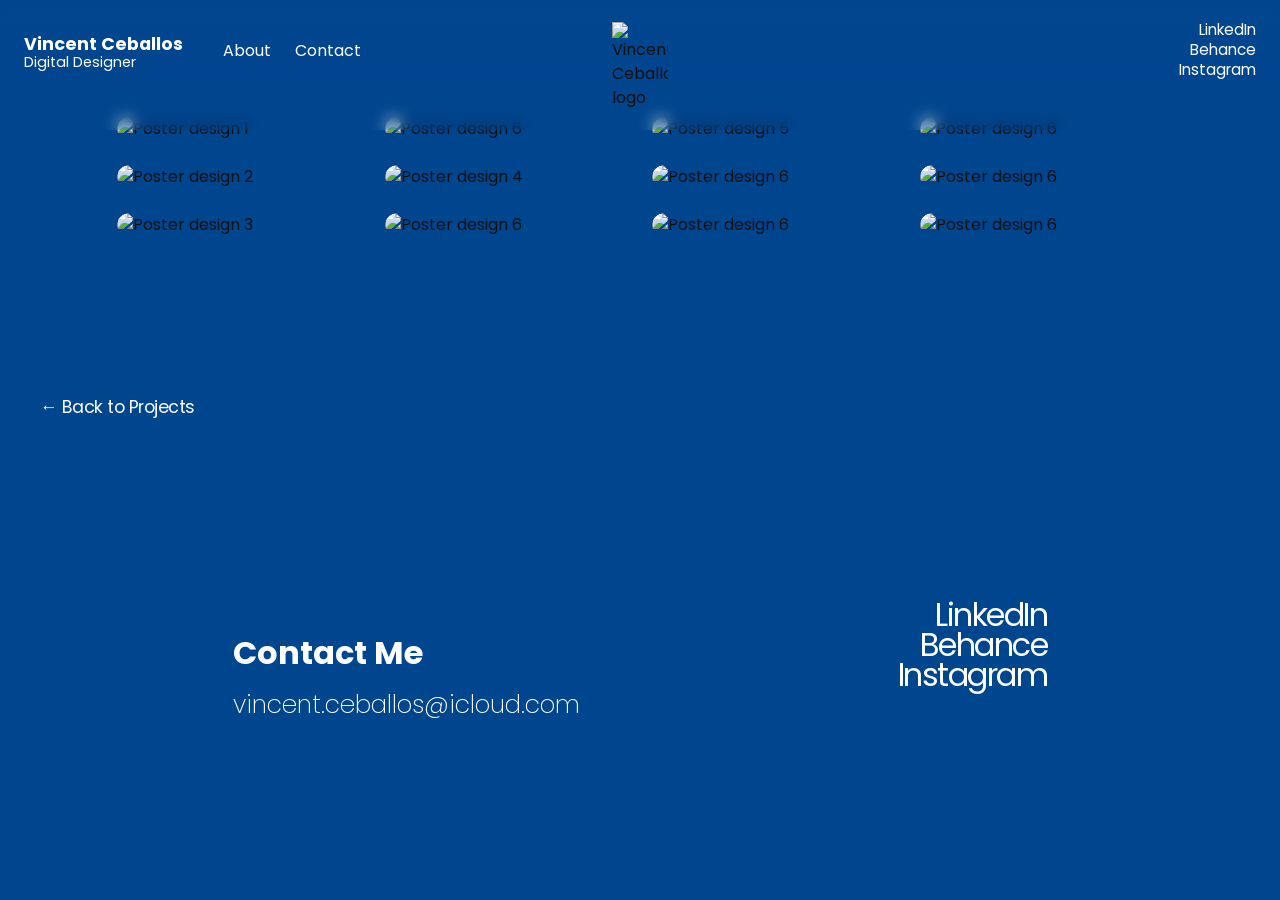
==== gallery.html @ bc7d6d40 "Add files via upload" ====
<!DOCTYPE html>
<html lang="en">

    <head>
        <meta charset="UTF-8">
        <meta name="viewport" content="width=device-width, initial-scale=1.0">
        <title>Gallery - Vincent Ceballos</title>
        <link rel="preconnect" href="https://fonts.googleapis.com">
        <link rel="preconnect" href="https://fonts.gstatic.com" crossorigin>
        <link href="https://fonts.googleapis.com/css2?family=Monsieur+La+Doulaise&family=Poppins:ital,wght@0,100;0,200;0,300;0,400;0,500;0,600;0,700;0,800;0,900;1,100;1,200;1,300;1,400;1,500;1,600;1,700;1,800;1,900&display=swap" rel="stylesheet">
        <link rel="stylesheet" href="style.css">
    </head>

    <body>
        <header class="site-header">
            <div class="site-header__left">
                <a href="index.html" class="site-brand">
                    <span class="site-brand__name">Vincent Ceballos</span>
                    <span class="site-brand__role">Digital Designer</span>
                </a>

                <nav class="main-nav" aria-label="Primary navigation">
                    <a href="about.html">About</a>
                    <a href="index.html#contact">Contact</a>
                </nav>
            </div>

            <div class="site-header__center">
                <a href="index.html" class="site-logo" aria-label="Homepage">
                    <img src="Images/SVG/VC_logowhite.svg" alt="Vincent Ceballos logo">
                </a>
            </div>

            <aside class="site-header__right" aria-label="Social links">
                <a href="https://www.linkedin.com/in/vincent-ceballos-a980ab391/" target="_blank" rel="noopener noreferrer">LinkedIn</a>
                <a href="https://www.behance.net/vincentceballos" target="_blank" rel="noopener noreferrer">Behance</a>
                <a href="https://www.instagram.com/" target="_blank" rel="noopener noreferrer">Instagram</a>
            </aside>
        </header>

        <main>
            
                <div class="gallery-grid">
                    <figure class="gallery-item">
                        <img src="Posters/Screenshot%202026-05-27%20at%206.32.53%E2%80%AFpm.png" alt="Poster design 1">
                    </figure>

                    <figure class="gallery-item">
                        <img src="Posters/Screenshot%202026-05-27%20at%206.33.24%E2%80%AFpm.png" alt="Poster design 2">
                    </figure>

                    <figure class="gallery-item">
                        <img src="Posters/Screenshot%202026-05-27%20at%206.33.45%E2%80%AFpm.png" alt="Poster design 3">
                    </figure>
                    
                    <figure class="gallery-item">
                        <img src="Posters/Screenshot%202026-05-27%20at%206.41.09%E2%80%AFpm.png" alt="Poster design 6">
                    </figure>

                    <figure class="gallery-item">
                        <img src="Posters/Screenshot%202026-05-27%20at%206.33.57%E2%80%AFpm.png" alt="Poster design 4">
                    </figure>
                   
                    <figure class="gallery-item">
                        <img src="Posters/Screenshot%202026-05-27%20at%206.34.22%E2%80%AFpm.png" alt="Poster design 6">
                    </figure>
                    
                    <figure class="gallery-item">
                        <img src="Posters/Flyer_MovieFestival.jpg" alt="Poster design 5">
                    </figure>
                    
                    <figure class="gallery-item">
                        <img src="Posters/Screenshot%202026-05-27%20at%206.34.35%E2%80%AFpm.png" alt="Poster design 6">
                    </figure>
                    
                    <figure class="gallery-item">
                        <img src="Posters/Screenshot%202026-05-27%20at%206.34.43%E2%80%AFpm.png" alt="Poster design 6">
                    </figure>
                    
                    <figure class="gallery-item">
                        <img src="Posters/Screenshot%202026-05-27%20at%206.35.00%E2%80%AFpm.png" alt="Poster design 6">
                    </figure>
                    
                    <figure class="gallery-item">
                        <img src="Posters/Screenshot%202026-05-27%20at%206.41.38%E2%80%AFpm.png" alt="Poster design 6">
                    </figure>
                    
                    <figure class="gallery-item">
                        <img src="Posters/Screenshot%202026-05-27%20at%206.41.25%E2%80%AFpm.png" alt="Poster design 6">
                    </figure>
                </div>
            

            <nav class="project-navigation" aria-label="Project navigation">
                <div class="project-navigation__inner">
                    <a href="index.html" class="project-nav-link project-nav-link--back">
                        ← Back to Projects
                    </a>
                </div>
            </nav>

            <footer class="contact" id="contact">
                <div class="contact_info">
                    <h1>Contact Me</h1>
                    <a href="mailto:vincent.ceballos@icloud.com">vincent.ceballos@icloud.com</a>
                </div>    
                <div class="contact_socials">
                    <a href="https://www.linkedin.com/in/vincent-ceballos-a980ab391/" target="_blank">LinkedIn</a>
                    <a href="https://www.behance.net/vincentceballos" target="_blank">Behance</a>
                    <a href="https://www.instagram.com/" target="_blank">Instagram</a>
                </div>
            </footer>
        </main>
    </body>

</html>
---- style.css ----
/* Box-sizing reset - makes padding and border included in width/height calculations
This just makes sizing elements way easier to work with */
*,
*::before,
*::after {
    box-sizing: border-box;
}

body {
    margin: 0;
    font-family: 'Poppins', sans-serif;
    color: #111;
    background-color: #00468f;
    line-height: 1.5;
}

/* This removes the default link styling as I want full control over link appearance */
a {
    color: inherit;
    text-decoration: none;
}

/*Images responsive by default also prevents overflowing issues */
img {
    display: block;
    max-width: 100%;
    height: auto;
}

/*Screen reader only class. 
 * Hides content visually but keeps it accessible. Learned this is important for accessibility while keeping clean design*/
.sr-only {
    position: absolute;
    width: 1px;
    height: 1px;
    padding: 0;
    margin: -1px;
    overflow: hidden;
    white-space: nowrap;
    border: 0;
}


/*HOVER EFFECTS*/


/*Opacity hover for navigation and text links only. I decided not to apply this globally to avoid affecting project card images */
.main-nav a:hover,
.site-header__right a:hover,
.contact_socials a:hover,
.contact_info a:hover,
.project-nav-link:hover {
    opacity: 0.75;
    transition: opacity 0.25s ease;
}

/*Prevent project cards from getting the opacity fade I want the scale effect only, not both effects competing */
.project-card__link:hover {
    opacity: 1;
}


/*
HEADER / NAVIGATION
Fixed header with gradient background for visibility over content
*/


/*Three-column grid for header layout
 * left (brand + nav), center (logo), right (socials)
Fixed position keeps it visible while scrolling */
.site-header {
    display: grid;
    grid-template-columns: 1fr auto 1fr;
    align-items: start;
    gap: 24px;
    padding: 20px 24px;
    width: 100%;
    position: fixed;
    top: 0;
    left: 0;
    z-index: 100;
    background: linear-gradient(to bottom, rgba(0, 70, 143, 0.95), transparent);
    backdrop-filter: blur(8px);
    /* Adds nice glassmorphism effect */
}

/*Left section contains my name and navigation links*/
.site-header__left {
    margin-top: 15px;
    display: flex;
    align-items: flex-start;
    gap: 40px;
}

/*Brand section 
 * My name and role stacked vertically*/
.site-brand {
    display: flex;
    flex-direction: column;
}

.site-brand__name {
    font-size: 1.1rem;
    font-weight: 700;
    line-height: 1.1;
    color: white;
}

.site-brand__role {
    font-size: 0.9rem;
    color: white;
    line-height: 1.2;
}

/*Main navigation 
 *About and Contact links*/
.main-nav {
    display: flex;
    gap: 24px;
    padding-top: 4px;
    color: white;
}

.main-nav a {
    font-size: 1rem;
}

/*Active state for current page. Primarily for about page and helps users know where they are*/
.main-nav a.active {
    opacity: 1;
    font-weight: 600;
}

/*Center logo*/
.site-header__center {
    justify-self: center;
}

/*Logo with playful hover animation, adds personality*/
.site-logo img {
    margin-top: 2px;
    width: 56px;
    height: auto;
    transition: transform 0.3s ease, opacity 0.3s ease;
}

.site-logo img:hover {
    transform: translateY(-2px) scale(1.05) rotate(-3deg);
}

/*Right section
 * social media links*/
.site-header__right {
    justify-self: end;
    display: flex;
    flex-direction: column;
    align-items: flex-end;
    line-height: 1.3;
}

.site-header__right a {
    font-size: 0.95rem;
    color: white;
}


/*
HOMEPAGE INTRO SECTION
Hero section with cloud background and introduction text
*/


/*Main intro container. Takes up most of viewport height for visual impact*/
.intro {
    margin-top: 0;
    padding: 162px 24px 48px;
    min-height: 82vh;
    color: white;
    position: relative;
    z-index: 0;
}

/*Cloud background image with gradient mask. Spent time getting this mask right so clouds fade out smoothly and don't cover text. The gradient goes from transparent at top to solid, creating a natural fade-in effect*/
.intro::before {
    content: "";
    position: absolute;
    bottom: 0;
    left: 0;
    right: 0;
    height: 220%;
    z-index: -2;
    background: url("Images/cloudbackground.jpg") center bottom/cover no-repeat;
    -webkit-mask-image: linear-gradient(to top, transparent 0%, black 30%, black 100%);
    mask-image: linear-gradient(to top, transparent 0%, black 7%, black 100%);
}

/*Two-column grid. Greeting on the left and the description on right. This layout works well for wider screens*/
.intro__inner {
    position: relative;
    z-index: 2;
    display: grid;
    grid-template-columns: 400px 1fr;
    gap: 24px;
    max-width: 1200px;
    margin: 0 auto;
}

/*"Hi, I'm Vinnie" heading*/
.intro__title h1 {
    margin: 0;
    font-size: 3rem;
    font-weight: 600;
    letter-spacing: -1px;
    padding-left: 50px;
    text-align: left;
    color: #00468f;
}

/*Custom font for my name which adds personality and makes it memorable*/
.Vinnie {
    display: inline-block;
    font-family: "Monsieur La Doulaise", cursive;
    font-size: 1.5em;
    color: #00468f;
}

/*Right column content wrapper*/
.intro__content {
    display: flex;
    flex-direction: column;
    justify-self: end;
    max-width: 900px;
    z-index: 4;
    /*Makes sure text stays above clouds*/
}

/*Main description paragraph. Kept large for readability and impact*/
.intro__summary {
    margin: 15px;
    font-size: 1.6rem;
    font-weight: 400;
    line-height: 1;
    z-index: 4;
    letter-spacing: -0.7px;
    color: #004c9c;
}


/*
HOMEPAGE PROJECT GRID
Grid of project cards on homepage
*/


/*Projects section sits below intro with negative margin to overlap slightly*/
.projects {
    margin-top: -115px;
    padding: 30px 24px;
    position: relative;
    z-index: 3;
}

/*Two-column grid for project cards
Minmax helps makes it so the cards don't get too small or too big*/
.projects-grid {
    display: grid;
    grid-template-columns: repeat(2, minmax(0, 800px));
    justify-content: center;
    gap: 60px 18px;
}

.project-card {
    display: block;
}

.project-card__link {
    display: block;
}

/*Project image container with rounded corners*/
.project-card__figure {
    margin: 0;
    overflow: hidden;
    border-radius: 24px;
    background-color: #666;
}

.project-card__figure img {
    width: 100%;
    object-fit: cover;
    transition: transform 0.3s ease;
}

/*Subtle scale effect when hovering which makes the cards feel interactive*/
.project-card__link:hover .project-card__figure img {
    transform: scale(1.02);
}

/*Project title and summary below image
Negative margin pulls it up to overlap the image slightly*/
.project-card__meta {
    display: flex;
    align-items: baseline;
    margin: -30px;
    padding: 0 16px;
    position: relative;
    z-index: 2;
    gap: 18px;
}

/*Project title using custom font - consistent with "Vinnie" branding*/
.project-card__title {
    font-family: "Monsieur La Doulaise", cursive;
    margin: 0;
    font-size: 3rem;
    font-weight: 800;
    color: white;
    text-shadow: 0 4px 8px rgba(0, 0, 0, 0.2);
    /*Drop shadow for legibility*/
}

/*Project summary/tags, smaller and more subtle*/
.project-card__summary {
    margin: 0;
    padding-top: 10px;
    font-size: 0.85rem;
    letter-spacing: -0.8px;
    color: white;
    text-shadow: 0 4px 8px rgba(0, 0, 0, 0.8);
    /*Stronger shadow for smaller text*/
}


/*
PROJECT PAGES HERO SECTION
Top section of individual project pages
*/


.project-hero {
    padding: 105px 24px 0;
    min-height: 43vh;
    color: white;
    position: relative;
}

.project-hero__inner {
    max-width: 1200px;
    margin: 0 auto;
}

/*Large project title - same custom font as homepage*/
.project-hero__title {
    font-family: "Monsieur La Doulaise", cursive;
    font-size: 5rem;
    margin: 0;
    font-weight: 500;
}

/*Project category/type subtitle*/
.project-hero__subtitle {
    font-size: 1rem;
    margin: -20px 0 0 20px;
    color: #b6b6b6;
}

/*Full-width hero image
Calc causes the image to break out of container and go edge-to-edge*/
.project-hero__image {
    position: relative;
    margin: 0 calc(-50vw + 50%) 0;
    width: 100vw;
    padding: 15px 0;
}

.project-hero__image img {
    width: 100%;
    max-width: 1072px;
    height: auto;
    display: block;
    margin: 0 auto;
    border-radius: 12px;
    position: relative;
    z-index: 1;
}


/*
PROJECT PAGES OVERVIEW
Project description and metadata
*/


.project-overview {
    padding: 20px 24px;
}

/*Centered content with max-width for readability*/
.project-overview__inner {
    max-width: 800px;
    margin: 0 auto;
    text-align: center;
}

.project-overview__description {
    margin-bottom: 15px;
}

.project-overview__description p {
    font-size: 1.2rem;
    line-height: 1.3;
    font-weight: 200;
    color: white;
    margin: 0;
}

/*Project metadata such as tools used, date, etc.*/
.project-overview__meta {
    display: flex;
    justify-content: center;
    align-items: center;
    flex-wrap: wrap;
    margin-bottom: 10px;
    gap: 12px;
    font-size: 0.9rem;
    color: #b6b6b6;
}

.project-meta-divider {
    color: #666;
}


/*
PROJECT PAGES - IMAGE GALLERY
Grid layout for project images
*/


.project-content__inner {
    max-width: 1200px;
    margin: 0 auto;
    padding: 0 24px;
}

/*Two-column grid. Large image on the left, three smaller on the right
This layout showcases the main image while showing variations*/
.project-gallery {
    display: grid;
    grid-template-columns: 2fr 1fr;
    gap: 24px;
    max-width: 1200px;
    margin: 0 auto;
    padding: 0 24px;
    /*Maintains margins on smaller screens*/
}

.project-image {
    margin: 0;
    min-height: 0;
    will-change: auto;
    /*Better performance optimization when transforming*/
}

/*Disable transitions on images to prevent delay on resize*/
.project-image img {
    transition: none;
}

.project-image:first-child {
    grid-row: 1 / 4;
    align-self: start;
}

.project-image:first-child img {
    width: 100%;
    height: 100%;
    object-fit: cover;
    display: block;
    border-radius: 12px;
}

/*Smaller images use aspect ratio for consistent sizing*/
.project-image:not(:first-child) {
    aspect-ratio: 1 / 1;
}

.project-image:not(:first-child) img {
    width: 100%;
    height: 100%;
    object-fit: cover;
    display: block;
    border-radius: 12px;
}

/*Video styling
 * Rounded to match stylistic choices*/
.project-image video {
    width: 97%;
    height: 66%;
    object-fit: cover;
    display: block;
    border-radius: 100px;
}


/*
PROJECT PAGES NAVIGATION
Previous/Next project links
*/


.project-navigation {
    padding: 16px 24px;
}

/*Flexbox to space links apart*/
.project-navigation__inner {
    display: flex;
    justify-content: space-between;
    align-items: center;
    max-width: 1200px;
    margin: 0 auto;
    letter-spacing: -0.5px;
}

.project-nav-link {
    font-size: 1.1rem;
    color: white;
    transition: opacity 0.3s ease;
}

.project-nav-link:hover {
    opacity: 0.75;
}


/*
GALLERY PAGE
Masonry-style poster gallery
*/


/*CSS columns for masonry layout, similar to Pinterest*/
.gallery-grid {
    column-count: 4;
    column-gap: 24px;
    max-width: 1400px;
    margin: 117px;
}

/*Prevent images from breaking across the columns*/
.gallery-item {
    margin: 0 0 24px 0;
    break-inside: avoid;
    overflow: hidden;
    border-radius: 16px;
    transition: transform 0.3s ease, box-shadow 0.3s ease;
}

/*Simple opacity hover for gallery items*/
.gallery-item:hover {
    opacity: 0.9;
}

.gallery-item img {
    width: 100%;
    height: auto;
    display: block;
    border-radius: 16px;
}


/*
FOOTER / CONTACT SECTION
Contact info with decorative cloud images
*/


.contact {
    display: flex;
    justify-content: space-between;
    align-items: flex-start;
    max-width: 1100px;
    margin: 64px auto 0;
    padding: 100px 143px;
    color: white;
    position: relative;
}

/*Decorative cloud PNGs at bottom of homepage
Fixed position so they stay at viewport bottom*/
.cloud {
    position: fixed;
    bottom: 0;
    width: 740px;
    opacity: 0.8;
    pointer-events: none;
    /*Allows clicking through clouds to content*/
    z-index: 0;
}

/*Left cloud positioned and transformed to fit edge*/
.cloud--left {
    left: -75px;
    transform: translateY(-131px);
}

/*Right cloud flipped horizontally*/
.cloud--right {
    right: -43px;
    transform: scaleX(-1) translateY(-66px);
}

.cloud img {
    width: 100%;
    height: auto;
    display: block;
}

.contact h2 {
    margin: 0 0 0 0;
    font-size: 2.5rem;
    letter-spacing: -1px;
}

.contact_info {
    display: flex;
    flex-direction: column;
    padding-top: 15px;
    line-height: 31px;
    z-index: 2;
    /*Above clouds*/
}

.contact_info a {
    font-size: 25px;
    font-weight: 200;
    z-index: 2;
}

.contact_socials {
    display: flex;
    flex-direction: column;
    align-items: flex-end;
    line-height: 30px;
    font-size: 2em;
    letter-spacing: -1.5px;
    z-index: 2;
}


/*
ABOUT PAGE
Personal bio and skills section with cloud decorations
*/


/*Centered content with narrower width for better readability*/
.about {
    max-width: 800px;
    margin: 120px auto 44px;
    padding: 0 48px;
    color: white;
    position: relative;
}

.about__inner {
    max-width: 800px;
}

/*Left cloud decoration on about page*/
.acloudleft {
    position: absolute;
    left: -323px;
    top: -28%;
    transform: translateY(-36%) scaleX(-1);
    /*Flipped*/
    width: 669px;
    pointer-events: none;
}

.acloudleft img {
    width: 100%;
    height: auto;
    display: block;
}

/*Right cloud decoration*/
.acloudright {
    position: absolute;
    right: -584px;
    top: -15%;
    transform: translateY(-36%);
    width: 717px;
    pointer-events: none;
}

.acloudright img {
    width: 100%;
    height: auto;
    display: block;
}

.about__title h1 {
    font-family: "Monsieur La Doulaise", cursive;
    font-size: 89px;
    font-weight: 100;
    margin-bottom: -31px;
    color: white;
}

.about__description {
    font-size: 19px;
    font-weight: 200;
    line-height: 1.4;
    color: white;
}


/*
ABOUT PAGE SKILLS SECTION
Grid of tools and skills
*/

.skills {
    max-width: 1200px;
    margin: 80px auto 120px;
    padding: 0 48px;
    color: white;
}

/*Constrained to match the content width*/
.skills__inner {
    max-width: 800px;
    margin: 0 auto;
}

.skills__inner h2 {
    font-size: 36px;
    font-weight: 600;
    margin-bottom: 20px;
    color: white;
}

/*Auto-fit grid
 * Adjusts the number of columns based on screen width
Found this easier than writing tons of media queries*/
.skills-grid {
    display: grid;
    grid-template-columns: repeat(auto-fit, minmax(180px, 1fr));
    gap: 20px;
    margin: 0 auto;
}

.skill-item {
    background: rgba(255, 255, 255, 0.1);
    padding: 16px;
    border-radius: 16px;
    text-align: center;
    font-weight: 500;
    font-size: 16px;
    color: white;
    transition: background 0.3s ease, transform 0.3s ease;
}

/*Subtle hover effect 
 * Brightens background and lifts slightly*/
.skill-item:hover {
    background: rgba(255, 255, 255, 0.15);
    transform: translateY(-2px);
}

/*
RESPONSIVE DESIGN (TABLET)
Adjustments for medium screens (1024px and below)
*/

@media (max-width: 1024px) {

    /*Tighter spacing in header for smaller screens*/
    .site-header {
        gap: 16px;
        padding: 20px 16px;
    }

    .site-header__left {
        gap: 24px;
    }

    .main-nav {
        gap: 16px;
    }

    /*Smaller font sizes to fit content*/
    .site-brand__name {
        font-size: 1rem;
    }

    .site-brand__role {
        font-size: 0.85rem;
    }

    .main-nav a,
    .site-header__right a {
        font-size: 0.9rem;
    }

    /*Adjust intro grid for narrower screens*/
    .intro__inner {
        grid-template-columns: 350px 1fr;
        gap: 20px;
    }

    .intro__title h1 {
        font-size: 2.4rem;
        padding-left: 30px;
    }

    /*Gallery goes from 4 columns to 2*/
    .gallery-grid {
        column-count: 2;
    }

    /*Tighter spacing in project galleries*/
    .project-gallery {
        gap: 16px;
        padding: 0 16px;
    }

    .project-content {
        padding: 20px 16px;
    }

    .project-content__inner {
        padding: 0 16px;
    }

    /*Scales down the clouds on the about page*/
    .acloudright {
        width: 500px;
        right: -250px;
        opacity: 0.6;
    }

    .acloudleft {
        width: 500px;
        right: -250px;
        opacity: 0.6;
    }
}


/*
RESPONSIVE DESIGN (SMALL TABLET)
900px breakpoint for intro section
*/


@media (max-width: 900px) {

    /*Stack intro content vertically*/
    .intro__inner {
        grid-template-columns: 1fr;
    }

    /*Center-align heading when stacked*/
    .intro__title h1 {
        padding-left: 0;
        text-align: center;
    }

    .intro__content {
        justify-self: center;
    }

    /*Project gallery becomes single column*/
    .project-gallery {
        grid-template-columns: 1fr;
        gap: 16px;
        padding: 0 24px;
    }

    /*First image no longer needs to span rows*/
    .project-image:first-child {
        grid-row: auto;
    }
}


/*
RESPONSIVE DESIGN (MOBILE)
Main mobile breakpoint at 768px
*/


@media (max-width: 768px) {

    /*Simplified header for mobile
     * Logo moves to top right*/
    .site-header {
        grid-template-columns: 1fr auto;
        gap: 12px;
        padding: 16px 12px;
    }

    /*Keep nav links on right side with name on left*/
    .site-header__left {
        flex-direction: row;
        justify-content: space-between;
        align-items: flex-start;
        gap: 24px;
        margin-top: 8px;
    }

    .main-nav {
        gap: 12px;
        padding-top: 4px;
    }

    /*Logo positioned in top right*/
    .site-header__center {
        justify-self: end;
        grid-column: 2;
        grid-row: 1;
    }

    /*Hide social links on mobile to reduce clutter*/
    .site-header__right {
        display: none;
    }

    .site-logo img {
        width: 48px;
    }

    .intro__title h1 {
        font-size: 2.2rem;
    }

    /*Stack project cards vertically*/
    .projects-grid {
        grid-template-columns: 1fr;
    }

    /*Stack project card meta info vertically too*/
    .project-card__meta {
        flex-direction: column;
        align-items: flex-start;
        gap: 6px;
    }

    /*Single column gallery on mobile*/
    .gallery-grid {
        column-count: 1;
    }

    /*Project gallery stays single column with tighter spacing*/
    .project-gallery {
        grid-template-columns: 1fr;
        gap: 12px;
        padding: 0 16px;
    }

    .project-content {
        padding: 20px 16px;
    }

    .project-content__inner {
        padding: 0 12px;
    }

    .project-overview {
        padding: 20px 16px;
    }

    .project-hero {
        padding: 105px 16px 0;
    }

    /*Stack footer content vertically and center*/
    .contact {
        flex-direction: column;
        align-items: center;
        text-align: center;
        padding: 60px 24px;
        margin: 40px auto 0;
    }

    .contact_info {
        align-items: center;
        margin-bottom: 32px;
    }

    .contact_socials {
        align-items: center;
    }

    .contact h2 {
        font-size: 2rem;
    }

    .contact_info a {
        font-size: 18px;
    }

    .contact_socials {
        font-size: 1.5em;
    }

    /*Scale down footer clouds for mobile*/
    .cloud {
        width: 400px;
    }

    .cloud--left {
        left: -120px;
    }

    .cloud--right {
        right: -120px;
    }

    /*About page mobile adjustments*/
    .about {
        margin: 80px auto 60px;
        padding: 0 24px;
    }

    /*Hide decorative clouds on the aboout page for mobile*/
    .about-cloud,
    .acloudright,
    .acloudleft {
        display: none;
    }

    .about__title h1 {
        font-size: 42px;
        margin-bottom: 32px;
    }

    .about__intro {
        font-size: 20px;
    }

    .about__description {
        font-size: 16px;
    }

    /*Skills section mobile adjustments*/
    .skills {
        margin: 60px auto 80px;
        padding: 0 24px;
    }

    .skills__inner h2 {
        font-size: 28px;
    }

    .skills-grid {
        grid-template-columns: repeat(auto-fit, minmax(140px, 1fr));
        gap: 16px;
    }
}


/*
RESPONSIVE DESIGN (SMALL MOBILE)
Extra small screens (480px and below)
*/


@media (max-width: 480px) {
    .contact {
        padding: 40px 16px;
    }

    .contact h2 {
        font-size: 1.75rem;
    }

    /*Email might be long, allow it to break*/
    .contact_info a {
        font-size: 16px;
        word-break: break-all;
    }

    .contact_socials {
        font-size: 1.25em;
    }

    .cloud {
        width: 250px;
    }

    .cloud--left {
        left: -80px;
    }

    .cloud--right {
        right: -80px;
    }

    .project-gallery {
        padding: 0 12px;
    }

    .project-content {
        padding: 20px 12px;
    }

    .project-content__inner {
        padding: 0 12px;
    }
}
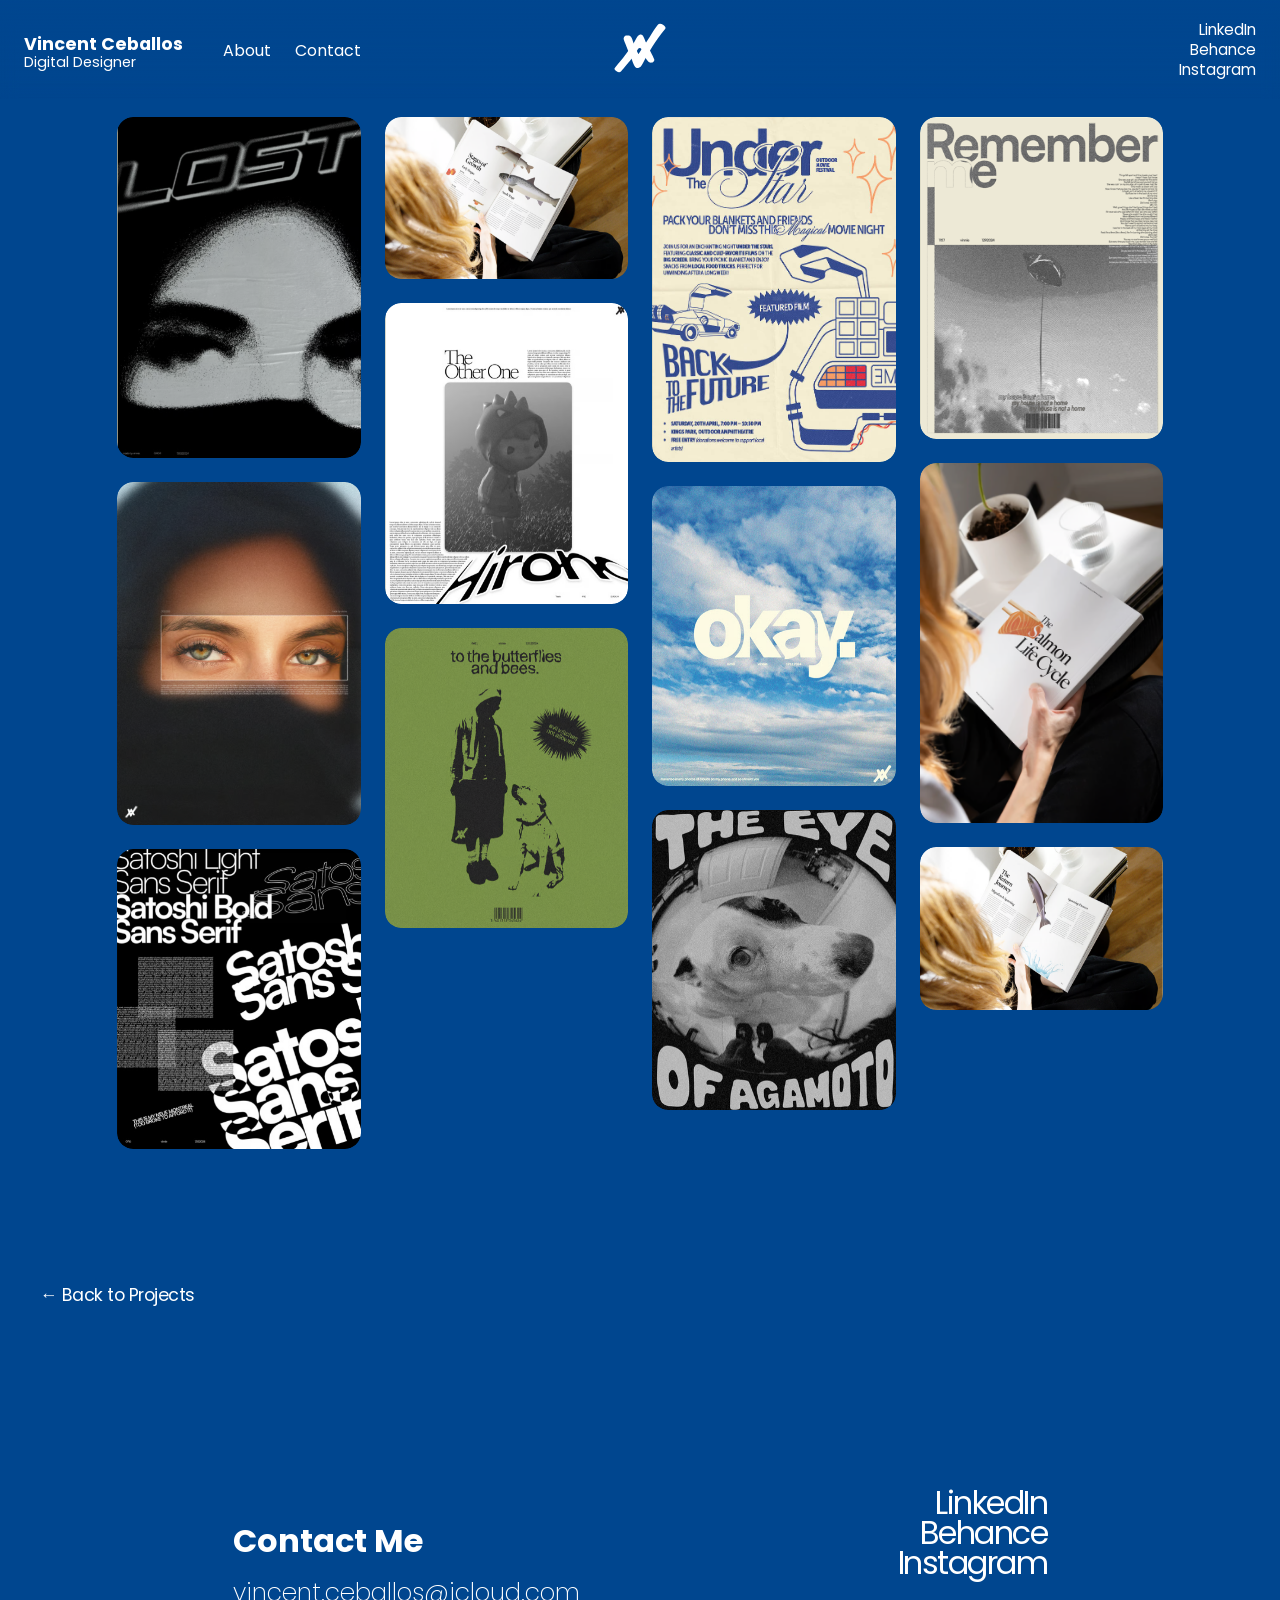
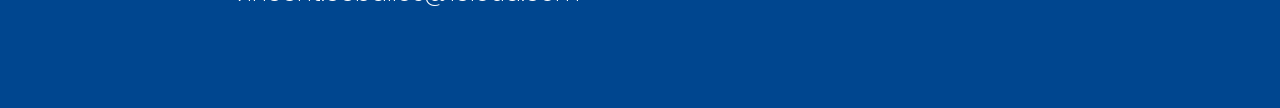
==== commit 50c35a69: "Add files via upload" ====
--- a/gallery.html
+++ b/gallery.html
@@ -42,51 +42,51 @@
             
                 <div class="gallery-grid">
                     <figure class="gallery-item">
-                        <img src="Posters/Screenshot%202026-05-27%20at%206.32.53%E2%80%AFpm.png" alt="Poster design 1">
+                        <img src="Posters/Lost1.png" alt="Lost">
                     </figure>
 
                     <figure class="gallery-item">
-                        <img src="Posters/Screenshot%202026-05-27%20at%206.33.24%E2%80%AFpm.png" alt="Poster design 2">
+                        <img src="Posters/Lost2.png" alt="Lost2">
                     </figure>
 
                     <figure class="gallery-item">
-                        <img src="Posters/Screenshot%202026-05-27%20at%206.33.45%E2%80%AFpm.png" alt="Poster design 3">
+                        <img src="Posters/Satoshi.png" alt="Satoshi">
                     </figure>
                     
                     <figure class="gallery-item">
-                        <img src="Posters/Screenshot%202026-05-27%20at%206.41.09%E2%80%AFpm.png" alt="Poster design 6">
+                        <img src="Posters/Salmon3.png" alt="Salmon3">
                     </figure>
 
                     <figure class="gallery-item">
-                        <img src="Posters/Screenshot%202026-05-27%20at%206.33.57%E2%80%AFpm.png" alt="Poster design 4">
+                        <img src="Posters/Hirono.png" alt="Hirono">
                     </figure>
                    
                     <figure class="gallery-item">
-                        <img src="Posters/Screenshot%202026-05-27%20at%206.34.22%E2%80%AFpm.png" alt="Poster design 6">
+                        <img src="Posters/Butterflies.png" alt="Butterflies">
                     </figure>
                     
                     <figure class="gallery-item">
-                        <img src="Posters/Flyer_MovieFestival.jpg" alt="Poster design 5">
+                        <img src="Posters/Flyer_MovieFestival.jpg" alt="UnderTheStar">
                     </figure>
                     
                     <figure class="gallery-item">
-                        <img src="Posters/Screenshot%202026-05-27%20at%206.34.35%E2%80%AFpm.png" alt="Poster design 6">
+                        <img src="Posters/Okay.png" alt="Okay">
                     </figure>
                     
                     <figure class="gallery-item">
-                        <img src="Posters/Screenshot%202026-05-27%20at%206.34.43%E2%80%AFpm.png" alt="Poster design 6">
+                        <img src="Posters/Eye.png" alt="Eye">
                     </figure>
                     
                     <figure class="gallery-item">
-                        <img src="Posters/Screenshot%202026-05-27%20at%206.35.00%E2%80%AFpm.png" alt="Poster design 6">
+                        <img src="Posters/Remember.png" alt="RememberMe">
                     </figure>
                     
                     <figure class="gallery-item">
-                        <img src="Posters/Screenshot%202026-05-27%20at%206.41.38%E2%80%AFpm.png" alt="Poster design 6">
+                        <img src="Posters/Salmon5.png" alt="Salmon5">
                     </figure>
                     
                     <figure class="gallery-item">
-                        <img src="Posters/Screenshot%202026-05-27%20at%206.41.25%E2%80%AFpm.png" alt="Poster design 6">
+                        <img src="Posters/Salmon4.png" alt="Salmon4">
                     </figure>
                 </div>
             
